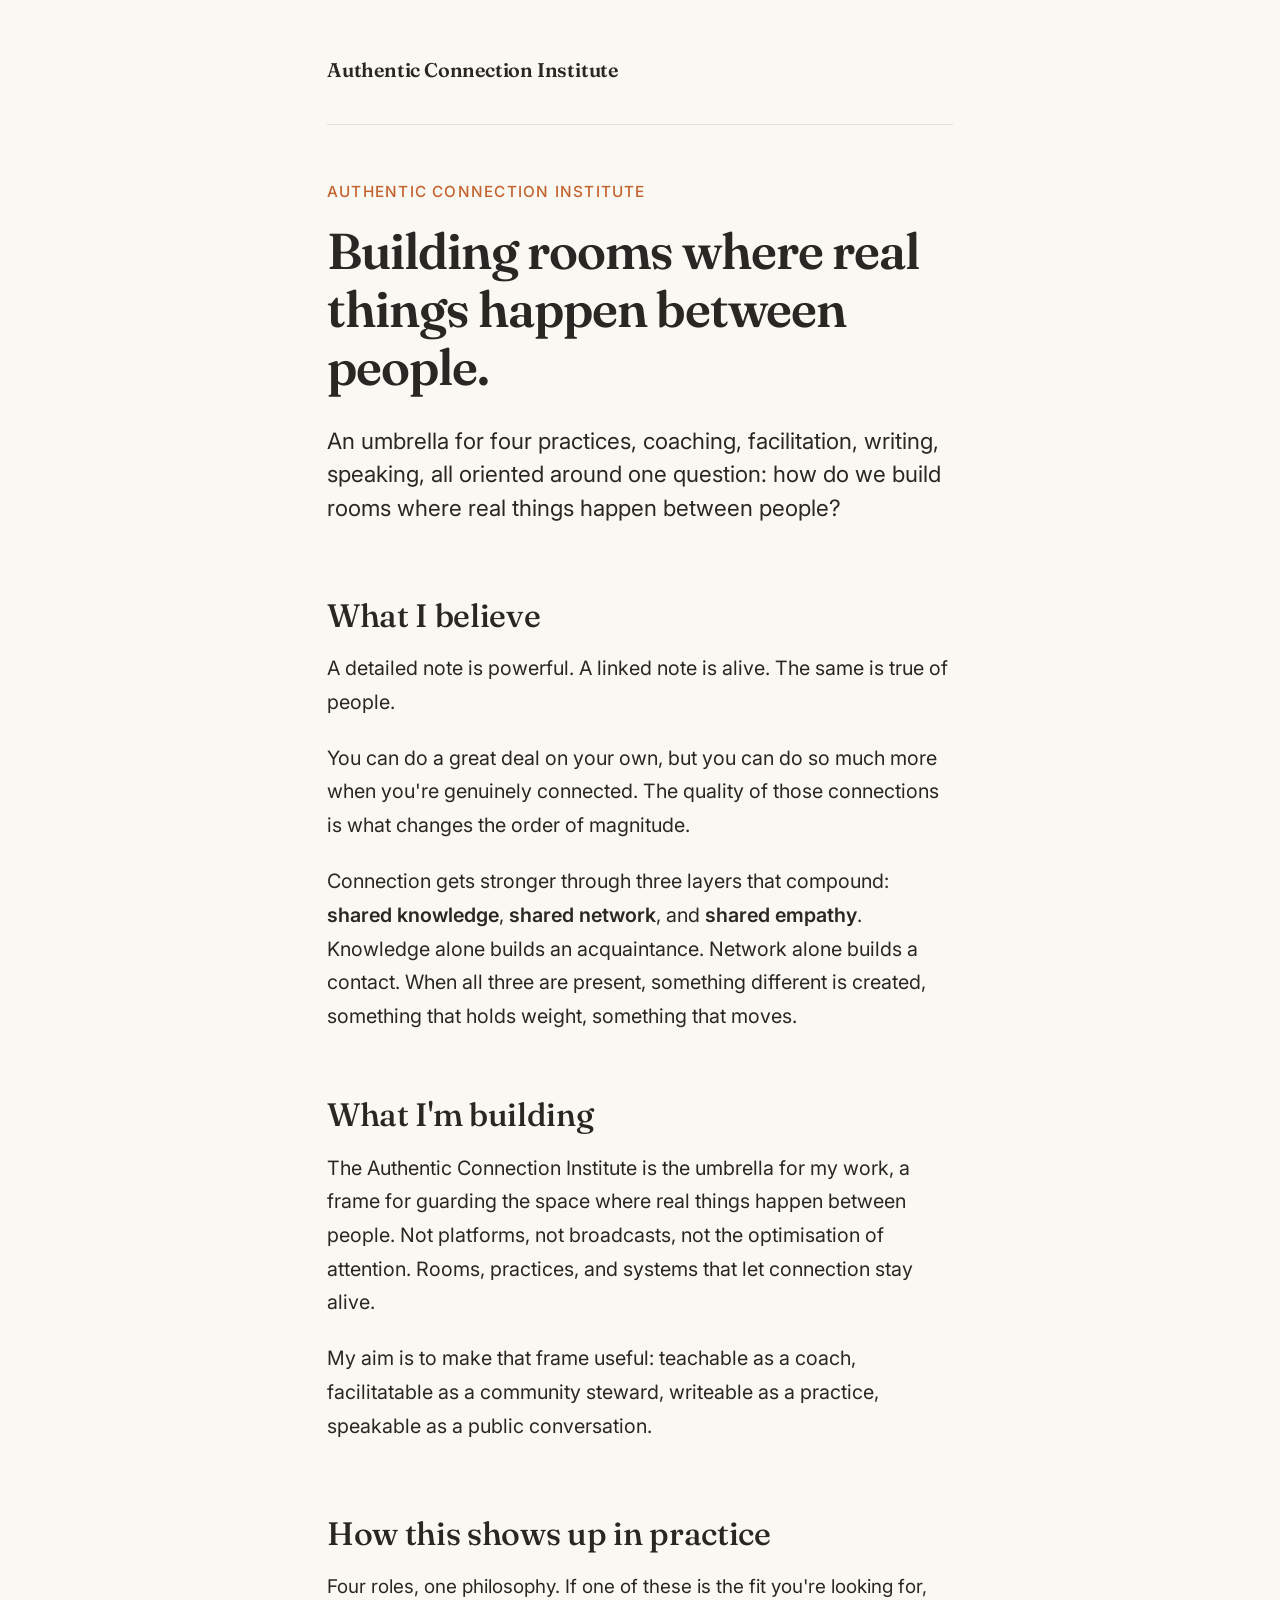
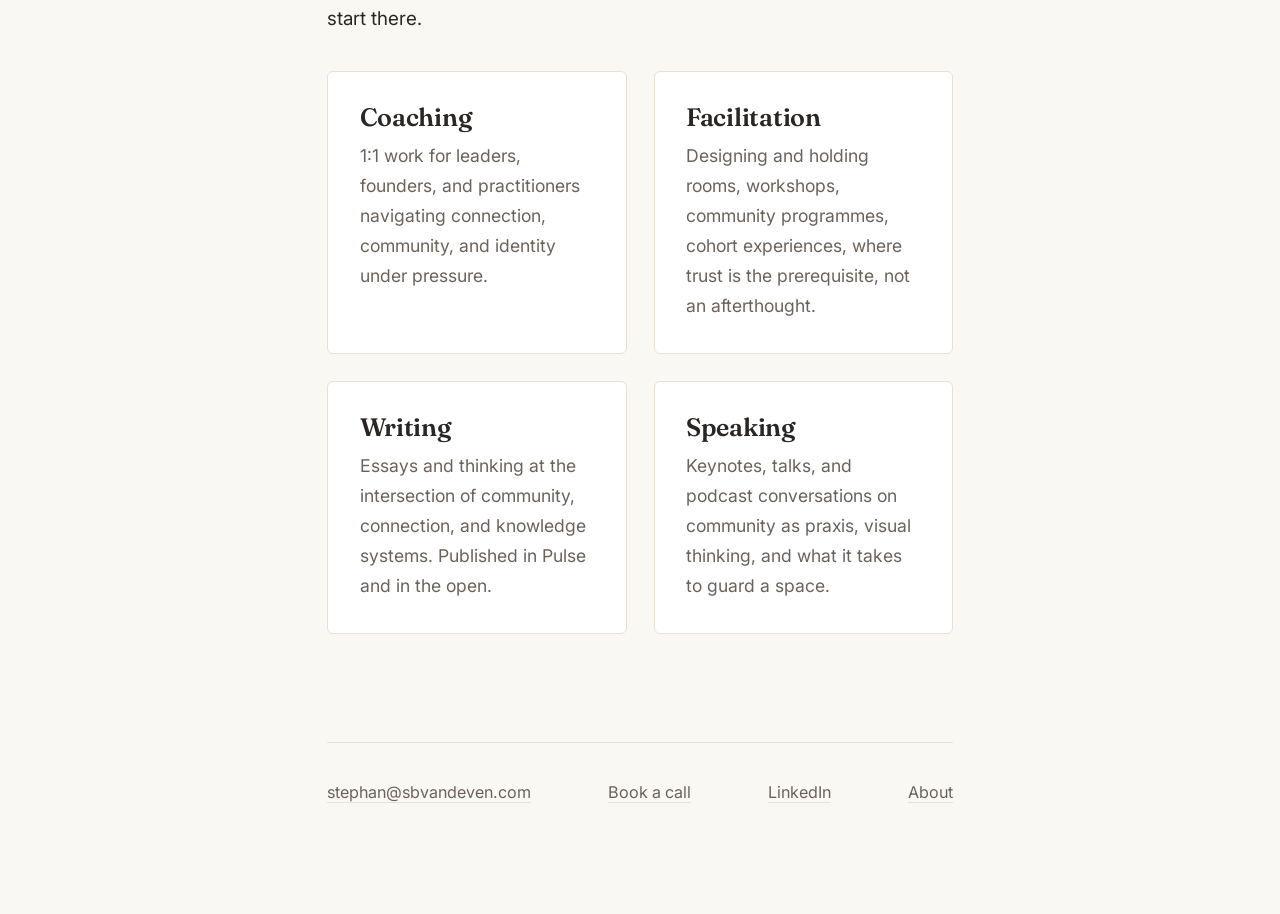
==== index.html @ 8c5d8ae1 "Add og:image to all pages — fixes LinkedIn Featured link preview Profile photo added at images/steph" ====
<!DOCTYPE html>
<html lang="en">
<head>
  <meta charset="UTF-8">
  <meta name="viewport" content="width=device-width, initial-scale=1.0">
  <title>Authentic Connection Institute — Stephan van de Ven</title>
  <meta name="description" content="The Authentic Connection Institute. Stephan van de Ven — community steward, coach, facilitator, writer, and speaker. Building rooms where real things happen between people.">
  <meta property="og:title" content="Authentic Connection Institute — Stephan van de Ven">
  <meta property="og:description" content="Building rooms where real things happen between people. Coaching · Facilitation · Writing · Speaking.">
  <meta property="og:url" content="https://sbvandeven.com">
  <meta property="og:type" content="website">
  <meta name="author" content="Stephan van de Ven">
  <meta property="og:image" content="https://sbvandeven.com/images/stephan-van-de-ven.jpg">
  <link rel="stylesheet" href="/css/style.css">
</head>
<body>
  <div class="container">

    <header class="site">
      <a class="home" href="/">Authentic Connection Institute</a>
    </header>

    <main>

      <section class="hero">
        <p class="eyebrow">Authentic Connection Institute</p>
        <h1>Building rooms where real things happen between people.</h1>
        <p class="lead">An umbrella for four practices, coaching, facilitation, writing, speaking, all oriented around one question: how do we build rooms where real things happen between people?</p>
        <!-- Excalidraw hero SVG goes here -->
        <!-- <img class="sketch" src="/assets/aci-hero.svg" alt="Hand-drawn sketch: the Authentic Connection Institute"> -->
      </section>

      <section class="belief">
        <h2>What I believe</h2>
        <p>A detailed note is powerful. A linked note is alive. The same is true of people.</p>
        <p>You can do a great deal on your own, but you can do so much more when you're genuinely connected. The quality of those connections is what changes the order of magnitude.</p>
        <p>Connection gets stronger through three layers that compound: <strong>shared knowledge</strong>, <strong>shared network</strong>, and <strong>shared empathy</strong>. Knowledge alone builds an acquaintance. Network alone builds a contact. When all three are present, something different is created, something that holds weight, something that moves.</p>
        <!-- Three-layer diagram goes here -->
        <!-- <img class="sketch" src="/assets/three-layer-connection.svg" alt="Three-layer connection model: shared knowledge, shared network, shared empathy"> -->
      </section>

      <section class="goal">
        <h2>What I'm building</h2>
        <p>The Authentic Connection Institute is the umbrella for my work, a frame for guarding the space where real things happen between people. Not platforms, not broadcasts, not the optimisation of attention. Rooms, practices, and systems that let connection stay alive.</p>
        <p>My aim is to make that frame useful: teachable as a coach, facilitatable as a community steward, writeable as a practice, speakable as a public conversation.</p>
      </section>

      <section class="roles">
        <h2>How this shows up in practice</h2>
        <p>Four roles, one philosophy. If one of these is the fit you're looking for, start there.</p>

        <div class="roles-grid">
          <a class="role-card" href="/coaching/">
            <h3>Coaching</h3>
            <p>1:1 work for leaders, founders, and practitioners navigating connection, community, and identity under pressure.</p>
          </a>
          <a class="role-card" href="/facilitation/">
            <h3>Facilitation</h3>
            <p>Designing and holding rooms, workshops, community programmes, cohort experiences, where trust is the prerequisite, not an afterthought.</p>
          </a>
          <a class="role-card" href="/writing/">
            <h3>Writing</h3>
            <p>Essays and thinking at the intersection of community, connection, and knowledge systems. Published in Pulse and in the open.</p>
          </a>
          <a class="role-card" href="/speaking/">
            <h3>Speaking</h3>
            <p>Keynotes, talks, and podcast conversations on community as praxis, visual thinking, and what it takes to guard a space.</p>
          </a>
        </div>
      </section>

    </main>

    <footer class="site">
      <div>
        <script>var u='stephan',d='sbvandeven.com';document.write('<a href="mailto:'+u+'@'+d+'">'+u+'@'+d+'</a>');</script>
        <noscript>stephan [at] sbvandeven [dot] com</noscript>
      </div>
      <div>
        <a href="https://cal.eu/sbvandeven/connecting-call" target="_blank" rel="noopener">Book a call</a>
      </div>
      <div>
        <a href="https://www.linkedin.com/in/sbvandeven" target="_blank" rel="noopener">LinkedIn</a>
      </div>
      <div>
        <a href="/about/">About</a>
      </div>
    </footer>

  </div>
</body>
</html>
---- css/style.css ----
/* sbvandeven.com — Authentic Connection Institute
   Typography: Fraunces (headings) + Inter (body)
   Palette: warm off-white background, dark warm gray text, one accent
   Reference: maggieappleton.com aesthetic
*/

@import url('https://fonts.googleapis.com/css2?family=Fraunces:ital,opsz,wght@0,9..144,400;0,9..144,500;0,9..144,600;0,9..144,700;1,9..144,400&family=Inter:wght@400;500;600&display=swap');

:root {
  --bg: #FAF8F3;
  --text: #2A2623;
  --muted: #6B635B;
  --accent: #C4622D;
  --accent-soft: #EBD9C9;
  --rule: #E8E1D4;
  --max-width: 680px;
  --max-width-wide: 860px;
}

* {
  box-sizing: border-box;
  margin: 0;
  padding: 0;
}

html {
  font-size: 18px;
  scroll-behavior: smooth;
}

body {
  font-family: 'Inter', -apple-system, BlinkMacSystemFont, sans-serif;
  background: var(--bg);
  color: var(--text);
  line-height: 1.7;
  font-weight: 400;
  -webkit-font-smoothing: antialiased;
  -moz-osx-font-smoothing: grayscale;
}

.container {
  max-width: var(--max-width);
  margin: 0 auto;
  padding: 3rem 1.5rem 6rem;
}

.container-wide {
  max-width: var(--max-width-wide);
}

/* Typography */

h1, h2, h3, h4 {
  font-family: 'Fraunces', Georgia, serif;
  font-weight: 500;
  line-height: 1.15;
  letter-spacing: -0.01em;
  color: var(--text);
}

h1 {
  font-size: 2.8rem;
  font-weight: 600;
  margin-bottom: 1rem;
  letter-spacing: -0.02em;
}

h2 {
  font-size: 1.8rem;
  margin-top: 3rem;
  margin-bottom: 1rem;
}

h3 {
  font-size: 1.3rem;
  margin-top: 2rem;
  margin-bottom: 0.75rem;
  font-weight: 600;
}

p {
  margin-bottom: 1.25rem;
  font-size: 1.05rem;
}

p.lead {
  font-size: 1.25rem;
  line-height: 1.5;
  color: var(--text);
  font-weight: 400;
  margin-bottom: 2rem;
}

em {
  font-style: italic;
}

strong {
  font-weight: 600;
}

/* Links */

a {
  color: var(--accent);
  text-decoration: none;
  border-bottom: 1px solid var(--accent-soft);
  transition: border-color 0.15s ease;
}

a:hover {
  border-bottom-color: var(--accent);
}

/* Site header + footer */

header.site {
  padding-bottom: 2rem;
  border-bottom: 1px solid var(--rule);
  margin-bottom: 3rem;
}

header.site a.home {
  font-family: 'Fraunces', serif;
  font-weight: 600;
  font-size: 1.1rem;
  color: var(--text);
  border: none;
  letter-spacing: -0.01em;
}

header.site a.home:hover {
  color: var(--accent);
}

footer.site {
  margin-top: 6rem;
  padding-top: 2rem;
  border-top: 1px solid var(--rule);
  font-size: 0.9rem;
  color: var(--muted);
  display: flex;
  flex-wrap: wrap;
  gap: 1.5rem;
  justify-content: space-between;
}

footer.site a {
  color: var(--muted);
  border-bottom-color: var(--rule);
}

footer.site a:hover {
  color: var(--accent);
  border-bottom-color: var(--accent);
}

/* Hero */

.hero {
  margin-bottom: 4rem;
}

.hero .eyebrow {
  font-family: 'Inter', sans-serif;
  font-size: 0.85rem;
  font-weight: 500;
  letter-spacing: 0.08em;
  text-transform: uppercase;
  color: var(--accent);
  margin-bottom: 1rem;
}

.hero h1 {
  margin-bottom: 1.5rem;
}

.hero .sketch {
  margin: 2.5rem 0;
  max-width: 100%;
  display: block;
}

/* Belief / goal sections */

section.belief,
section.goal {
  margin-bottom: 3.5rem;
}

section.belief p,
section.goal p {
  font-size: 1.1rem;
}

/* Role portfolio (landing) */

.roles {
  margin-top: 4rem;
}

.roles-grid {
  display: grid;
  grid-template-columns: repeat(auto-fit, minmax(280px, 1fr));
  gap: 1.5rem;
  margin-top: 2rem;
}

.role-card {
  display: block;
  padding: 1.75rem;
  background: #fff;
  border: 1px solid var(--rule);
  border-radius: 6px;
  text-decoration: none;
  color: var(--text);
  border-bottom: 1px solid var(--rule);
  transition: border-color 0.15s ease, transform 0.15s ease;
}

.role-card:hover {
  border-color: var(--accent);
  transform: translateY(-2px);
}

.role-card h3 {
  font-family: 'Fraunces', serif;
  font-size: 1.4rem;
  font-weight: 600;
  margin: 0 0 0.5rem 0;
  color: var(--text);
}

.role-card p {
  font-size: 0.98rem;
  color: var(--muted);
  margin: 0;
}

/* CTA button */

.cta {
  display: inline-block;
  margin-top: 2rem;
  padding: 0.85rem 1.75rem;
  background: var(--accent);
  color: #fff;
  border: none;
  border-radius: 4px;
  font-family: 'Inter', sans-serif;
  font-size: 1rem;
  font-weight: 500;
  letter-spacing: 0.01em;
  transition: background-color 0.15s ease;
}

.cta:hover {
  background: #A34E21;
  color: #fff;
}

/* Role page — cross-links nav at bottom */

.cross-links {
  margin-top: 4rem;
  padding-top: 2rem;
  border-top: 1px solid var(--rule);
  display: flex;
  flex-wrap: wrap;
  gap: 1.25rem;
  font-size: 0.95rem;
}

/* Responsive */

@media (max-width: 640px) {
  html { font-size: 17px; }
  .container { padding: 2rem 1.25rem 4rem; }
  h1 { font-size: 2.1rem; }
  h2 { font-size: 1.5rem; }
  p.lead { font-size: 1.1rem; }
  .roles-grid { grid-template-columns: 1fr; }
}
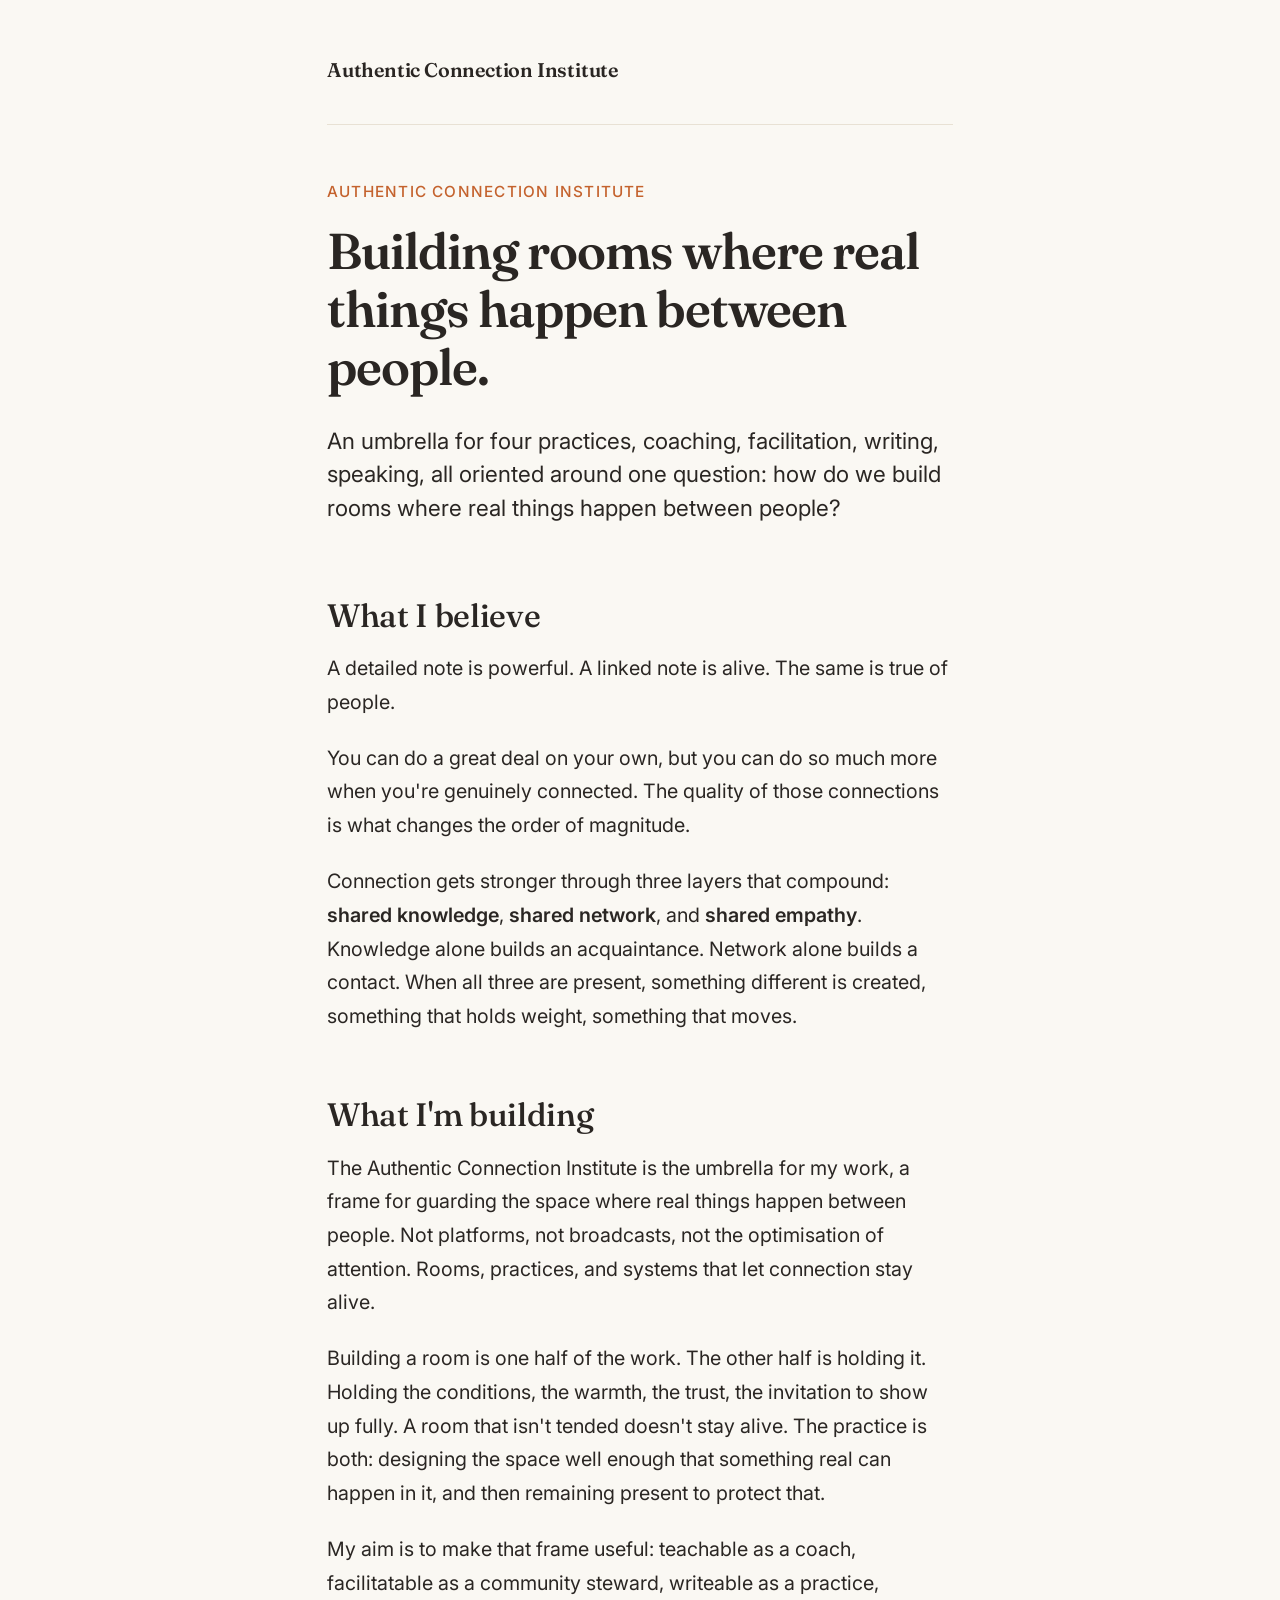
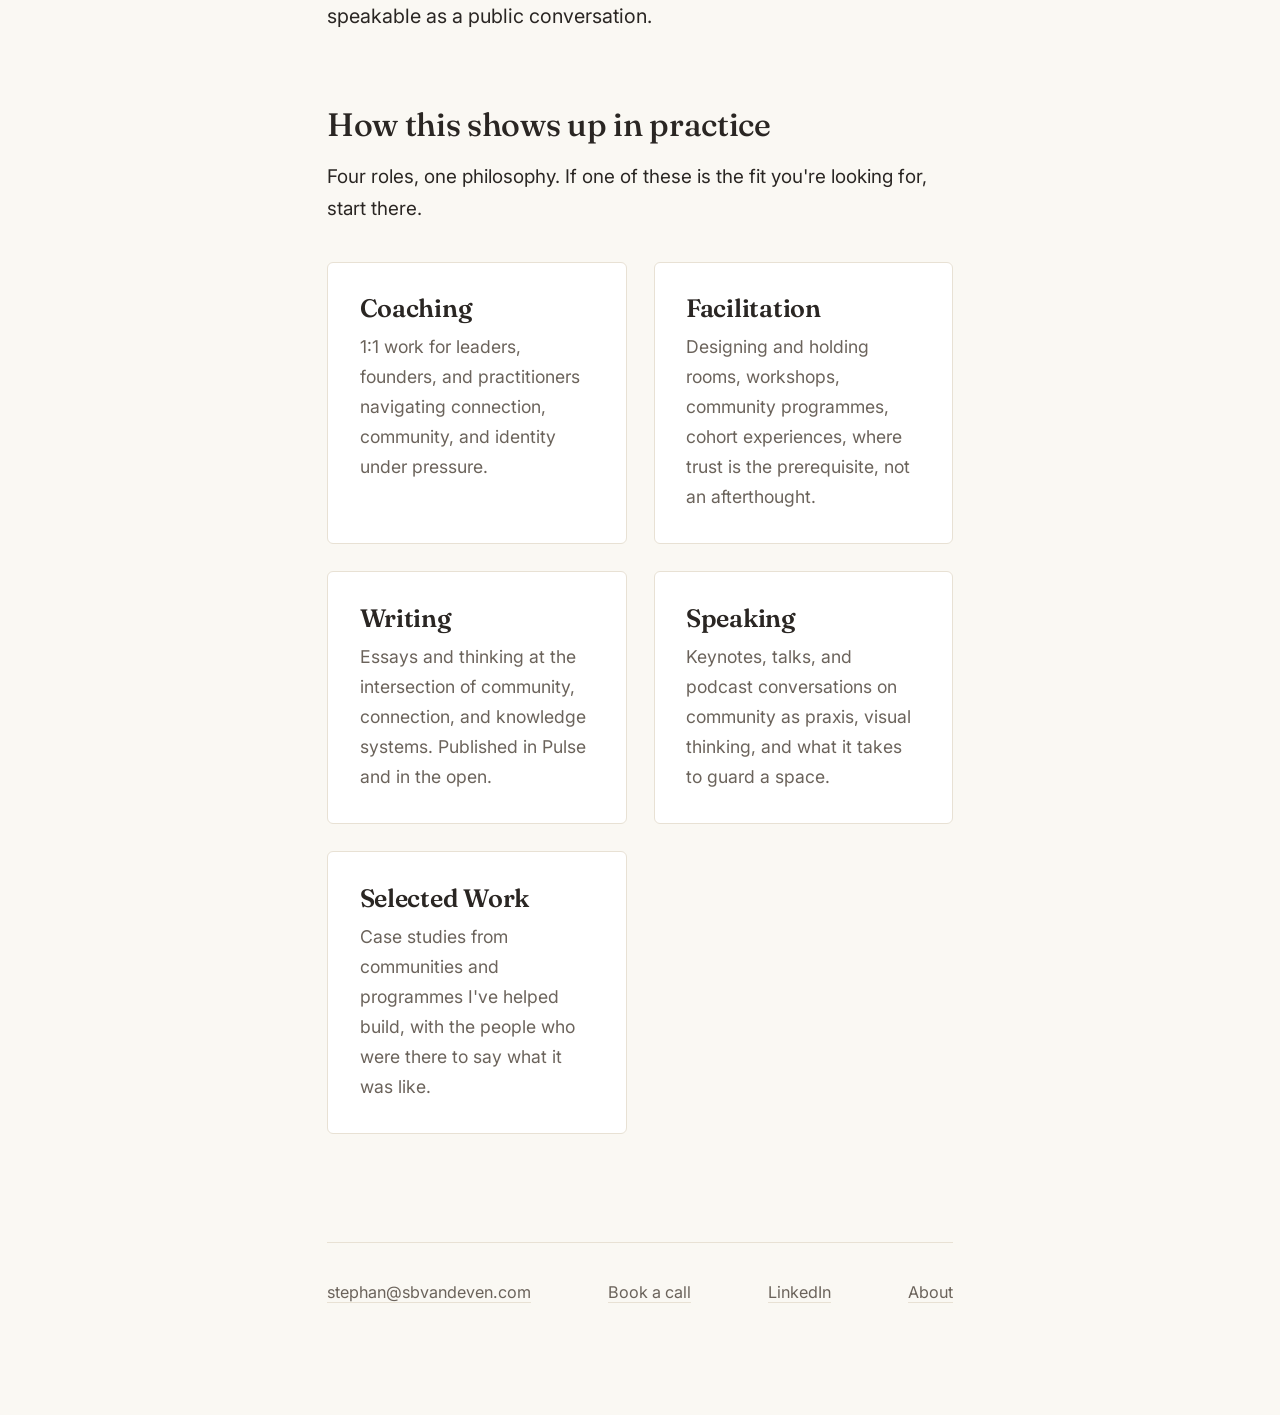
==== commit 7f781022: "Add Case Studies page with Zsolt anchor entry Adds /case-studies/ with Sketch Your Mind community bu" ====
--- a/index.html
+++ b/index.html
@@ -42,6 +42,7 @@
       <section class="goal">
         <h2>What I'm building</h2>
         <p>The Authentic Connection Institute is the umbrella for my work, a frame for guarding the space where real things happen between people. Not platforms, not broadcasts, not the optimisation of attention. Rooms, practices, and systems that let connection stay alive.</p>
+        <p>Building a room is one half of the work. The other half is holding it. Holding the conditions, the warmth, the trust, the invitation to show up fully. A room that isn't tended doesn't stay alive. The practice is both: designing the space well enough that something real can happen in it, and then remaining present to protect that.</p>
         <p>My aim is to make that frame useful: teachable as a coach, facilitatable as a community steward, writeable as a practice, speakable as a public conversation.</p>
       </section>
 
@@ -65,6 +66,10 @@
           <a class="role-card" href="/speaking/">
             <h3>Speaking</h3>
             <p>Keynotes, talks, and podcast conversations on community as praxis, visual thinking, and what it takes to guard a space.</p>
+          </a>
+          <a class="role-card" href="/case-studies/">
+            <h3>Selected Work</h3>
+            <p>Case studies from communities and programmes I've helped build, with the people who were there to say what it was like.</p>
           </a>
         </div>
       </section>
--- a/css/style.css
+++ b/css/style.css
@@ -271,6 +271,65 @@
   font-size: 0.95rem;
 }
 
+/* Video embed — responsive 16:9 */
+
+.video-embed {
+  position: relative;
+  padding-bottom: 56.25%;
+  margin: 2rem 0;
+  border-radius: 6px;
+  overflow: hidden;
+  background: #000;
+}
+
+.video-embed iframe {
+  position: absolute;
+  top: 0;
+  left: 0;
+  width: 100%;
+  height: 100%;
+  border: none;
+}
+
+.video-caption {
+  font-size: 0.88rem;
+  color: var(--muted);
+  margin-top: -1rem;
+  margin-bottom: 2rem;
+}
+
+/* Case study meta tag */
+
+.case-study-tag {
+  font-size: 0.88rem;
+  color: var(--muted);
+  margin-bottom: 1.5rem;
+  letter-spacing: 0.03em;
+}
+
+/* Testimonial block */
+
+.testimonial {
+  border-left: 3px solid var(--accent);
+  padding: 1rem 1.5rem;
+  margin: 2.5rem 0;
+  background: #fff;
+  border-radius: 0 6px 6px 0;
+}
+
+.testimonial p {
+  font-style: italic;
+  font-size: 1.05rem;
+  color: var(--text);
+  margin-bottom: 0.5rem;
+}
+
+.testimonial cite {
+  font-size: 0.9rem;
+  color: var(--muted);
+  font-style: normal;
+}
+
 /* Responsive */
 
 @media (max-width: 640px) {
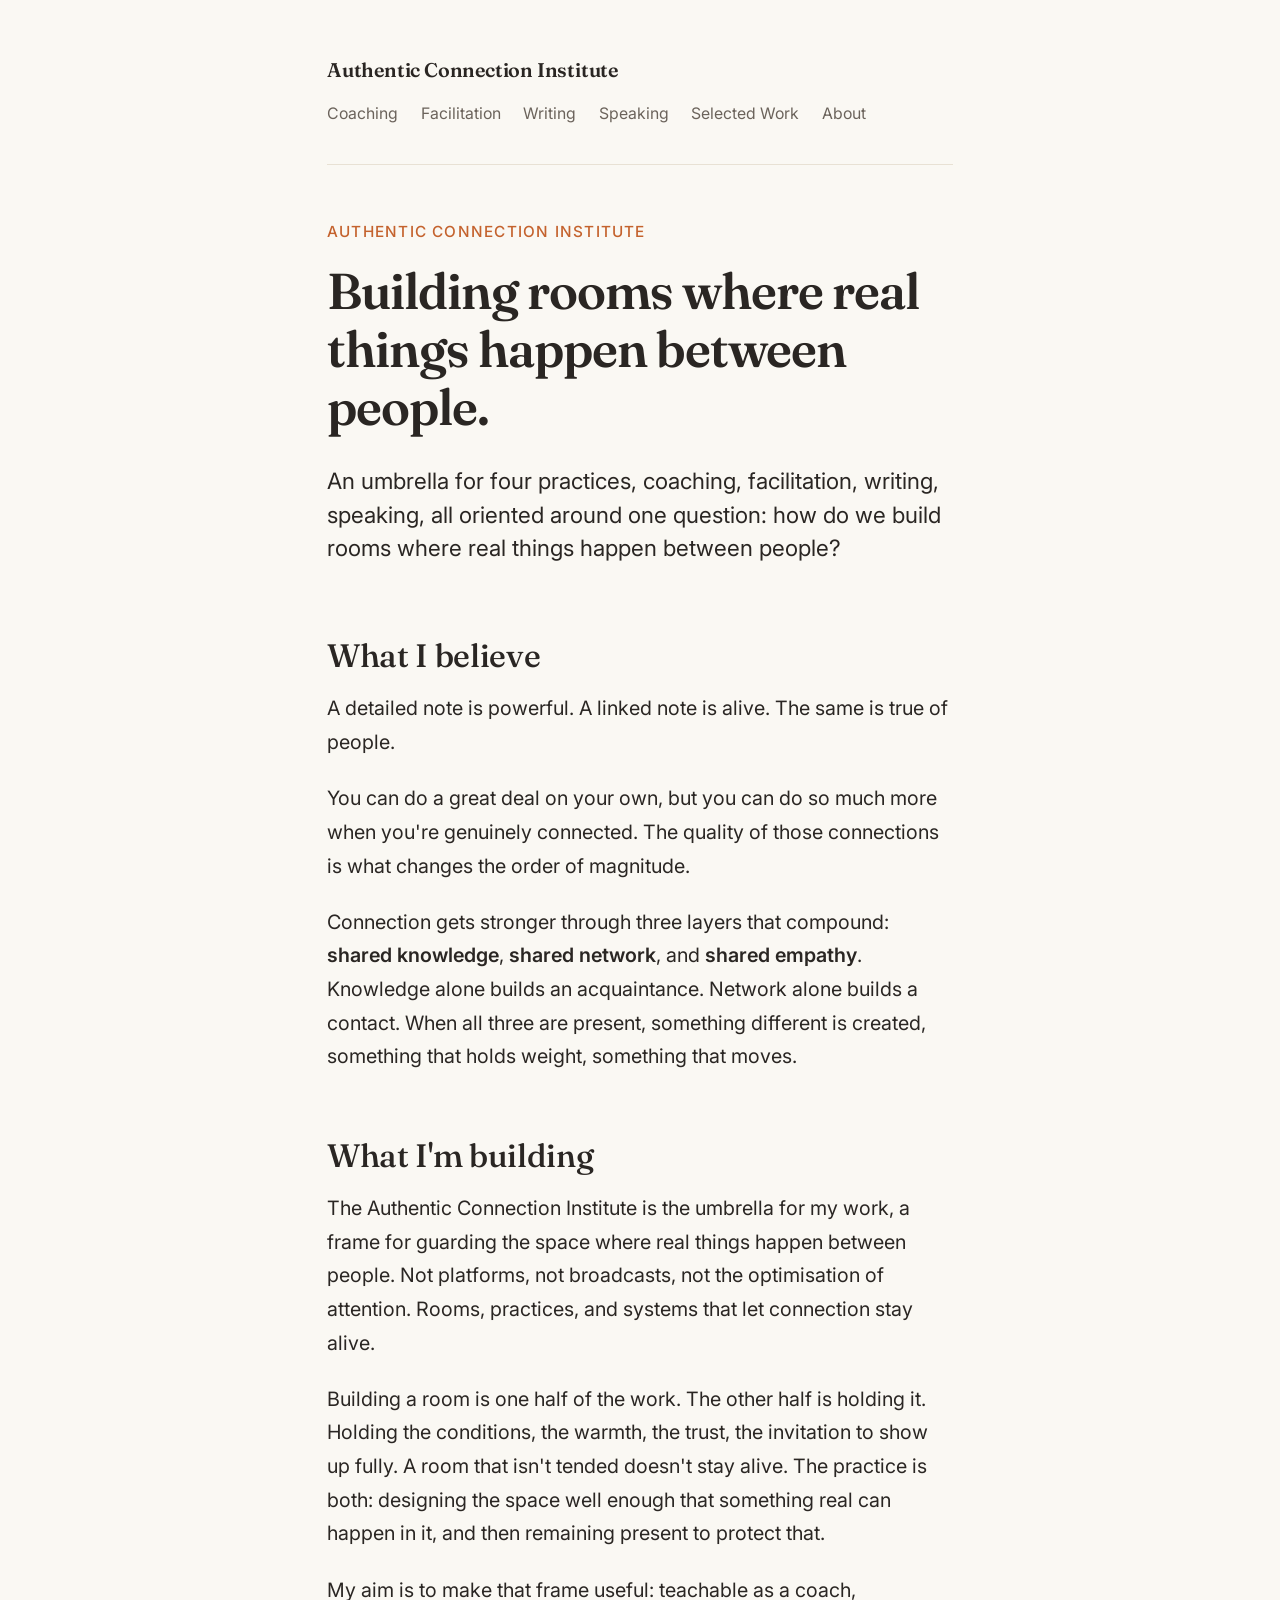
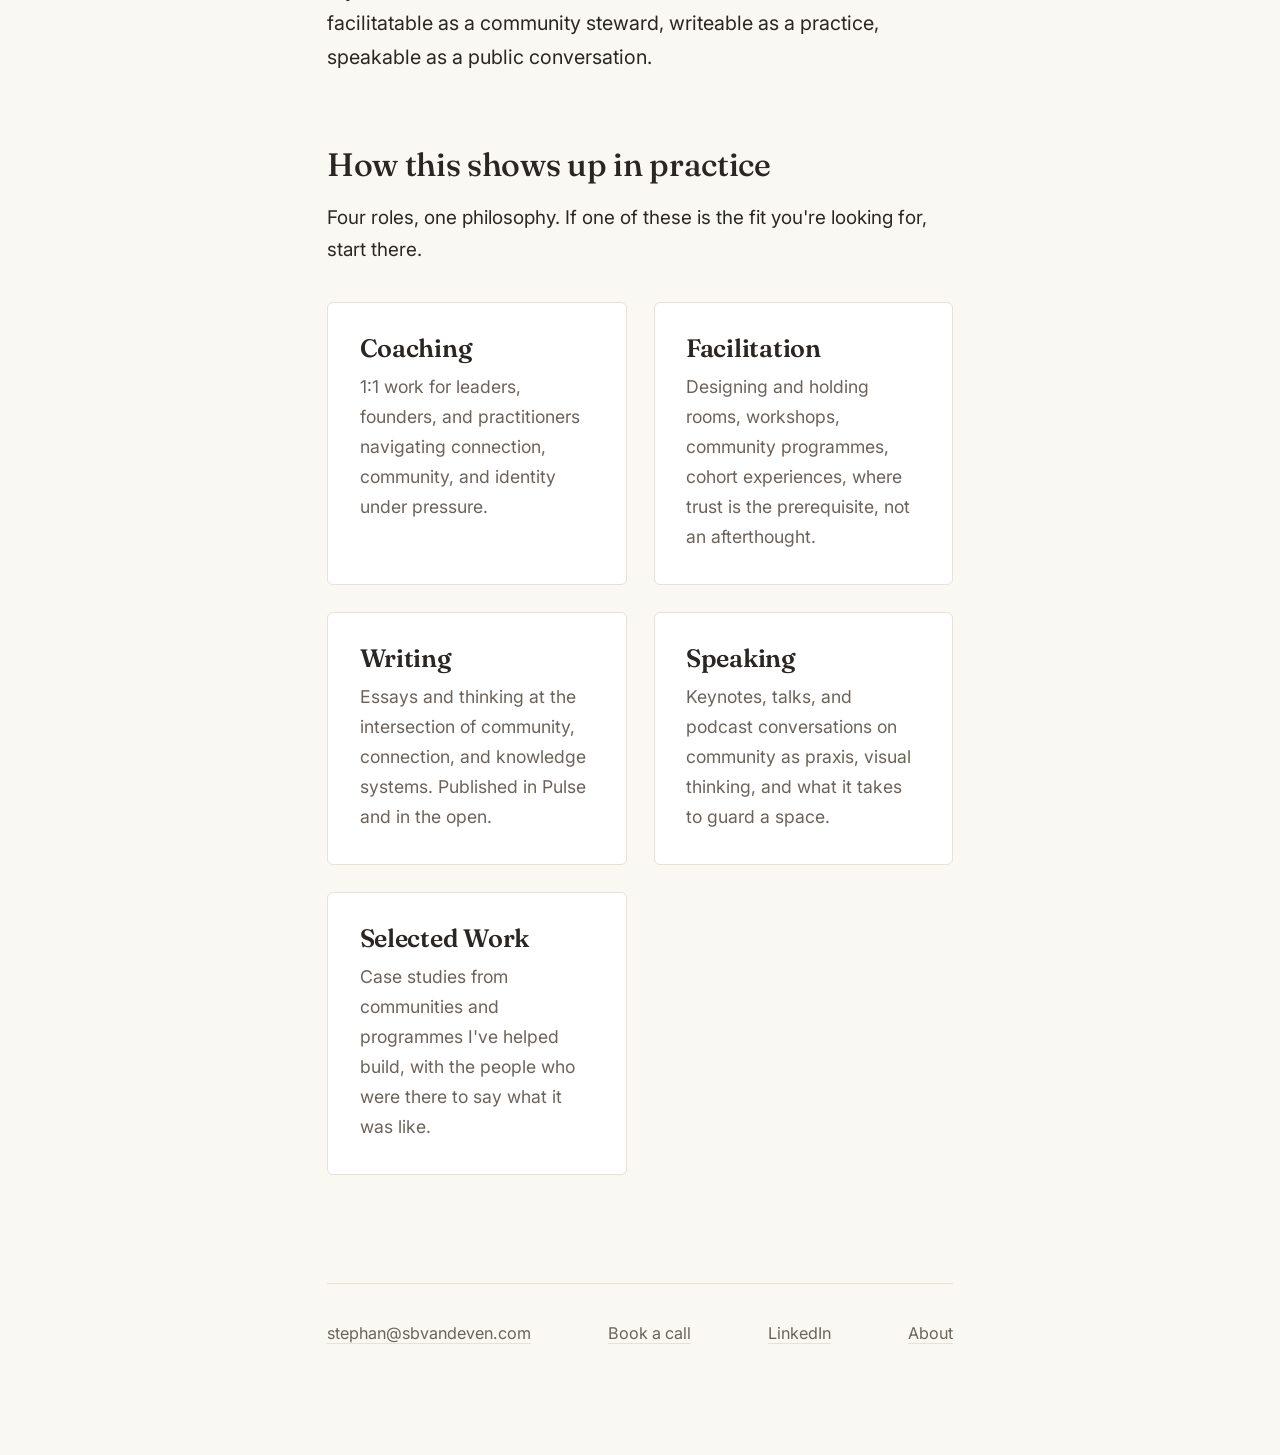
==== commit 73206c66: "Add persistent header nav across all pages Replaces the per-page cross-links footer nav with a singl" ====
--- a/index.html
+++ b/index.html
@@ -18,6 +18,14 @@
 
     <header class="site">
       <a class="home" href="/">Authentic Connection Institute</a>
+      <nav class="site-nav">
+        <a href="/coaching/">Coaching</a>
+        <a href="/facilitation/">Facilitation</a>
+        <a href="/writing/">Writing</a>
+        <a href="/speaking/">Speaking</a>
+        <a href="/case-studies/">Selected Work</a>
+        <a href="/about/">About</a>
+      </nav>
     </header>
 
     <main>
--- a/css/style.css
+++ b/css/style.css
@@ -118,6 +118,11 @@
   padding-bottom: 2rem;
   border-bottom: 1px solid var(--rule);
   margin-bottom: 3rem;
+  display: flex;
+  justify-content: space-between;
+  align-items: baseline;
+  flex-wrap: wrap;
+  gap: 0.75rem 1.5rem;
 }
 
 header.site a.home {
@@ -131,6 +136,28 @@
 
 header.site a.home:hover {
   color: var(--accent);
+}
+
+.site-nav {
+  display: flex;
+  flex-wrap: wrap;
+  gap: 0.25rem 1.25rem;
+  align-items: baseline;
+}
+
+.site-nav a {
+  font-size: 0.88rem;
+  color: var(--muted);
+  border: none;
+}
+
+.site-nav a:hover {
+  color: var(--accent);
+}
+
+.site-nav a[aria-current="page"] {
+  color: var(--text);
+  font-weight: 500;
 }
 
 footer.site {
@@ -259,18 +286,6 @@
   color: #fff;
 }
 
-/* Role page — cross-links nav at bottom */
-
-.cross-links {
-  margin-top: 4rem;
-  padding-top: 2rem;
-  border-top: 1px solid var(--rule);
-  display: flex;
-  flex-wrap: wrap;
-  gap: 1.25rem;
-  font-size: 0.95rem;
-}
-
 /* Video embed — responsive 16:9 */
 
 .video-embed {
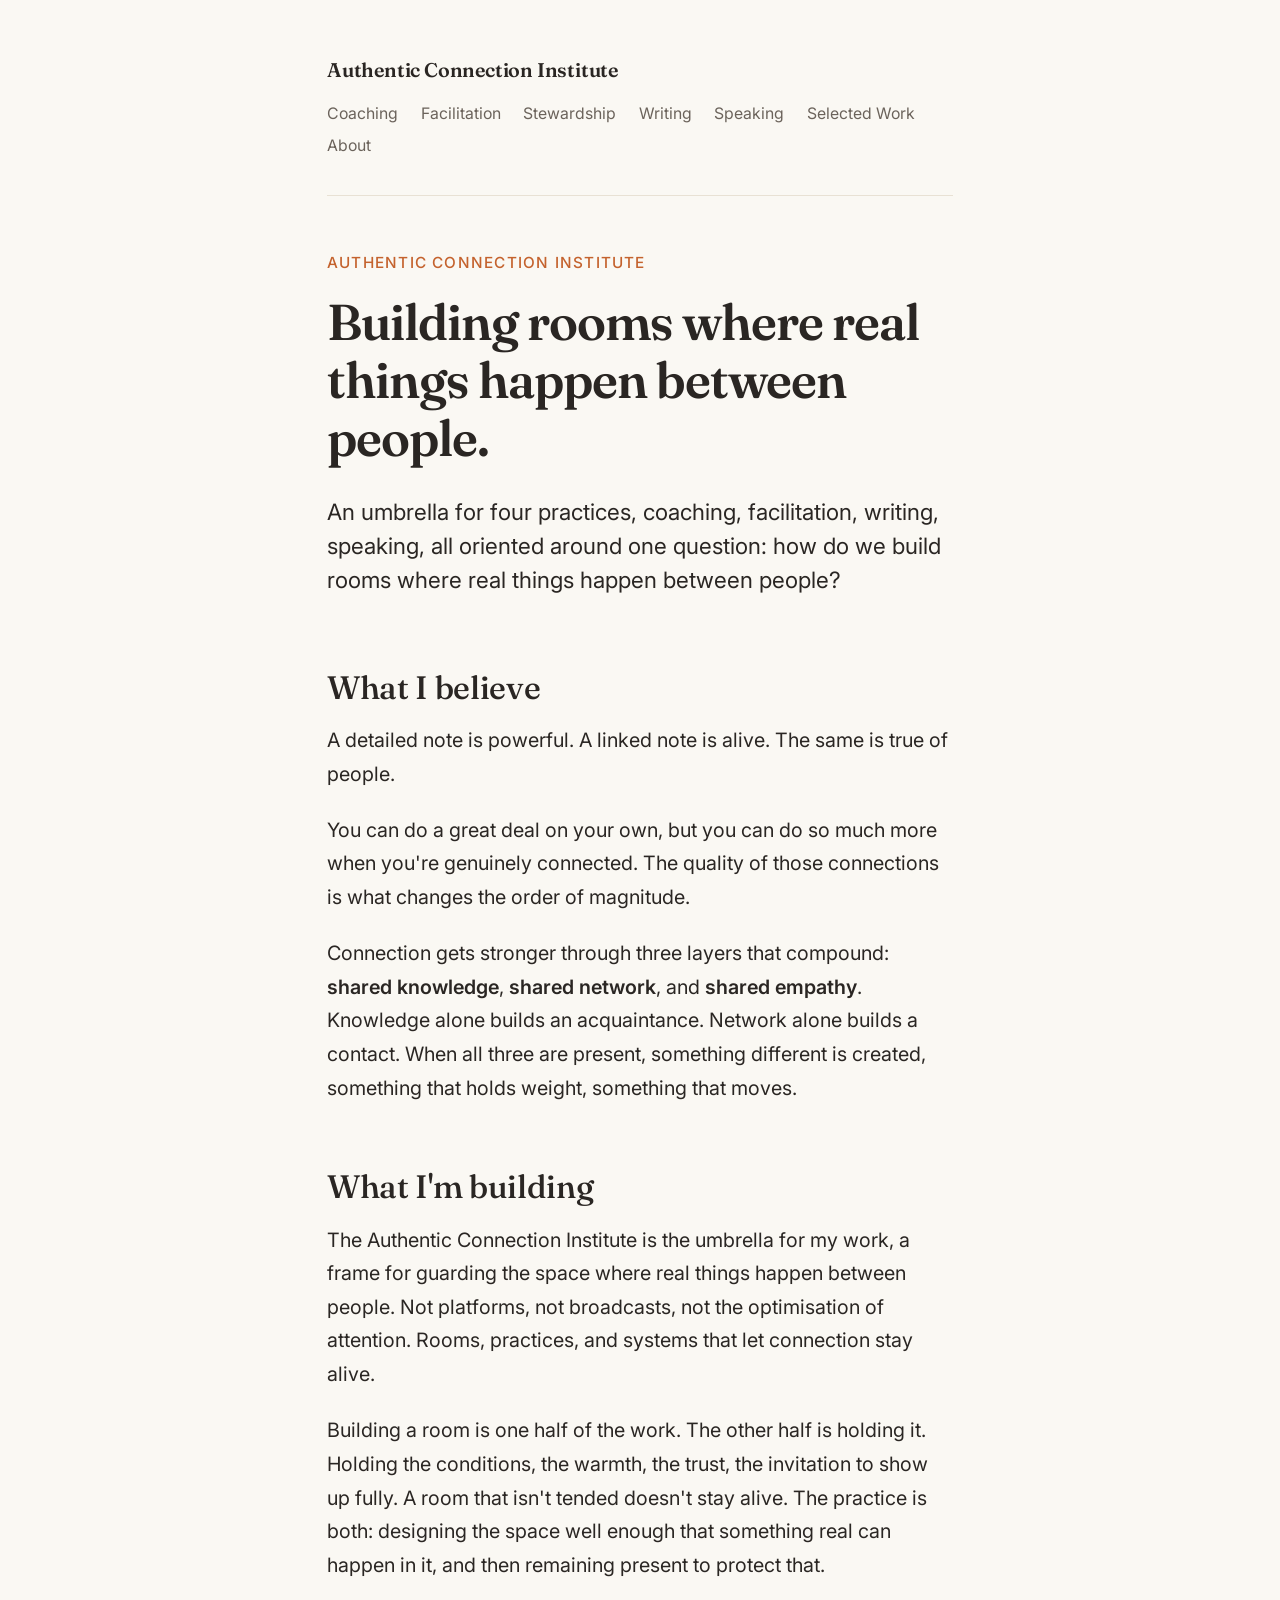
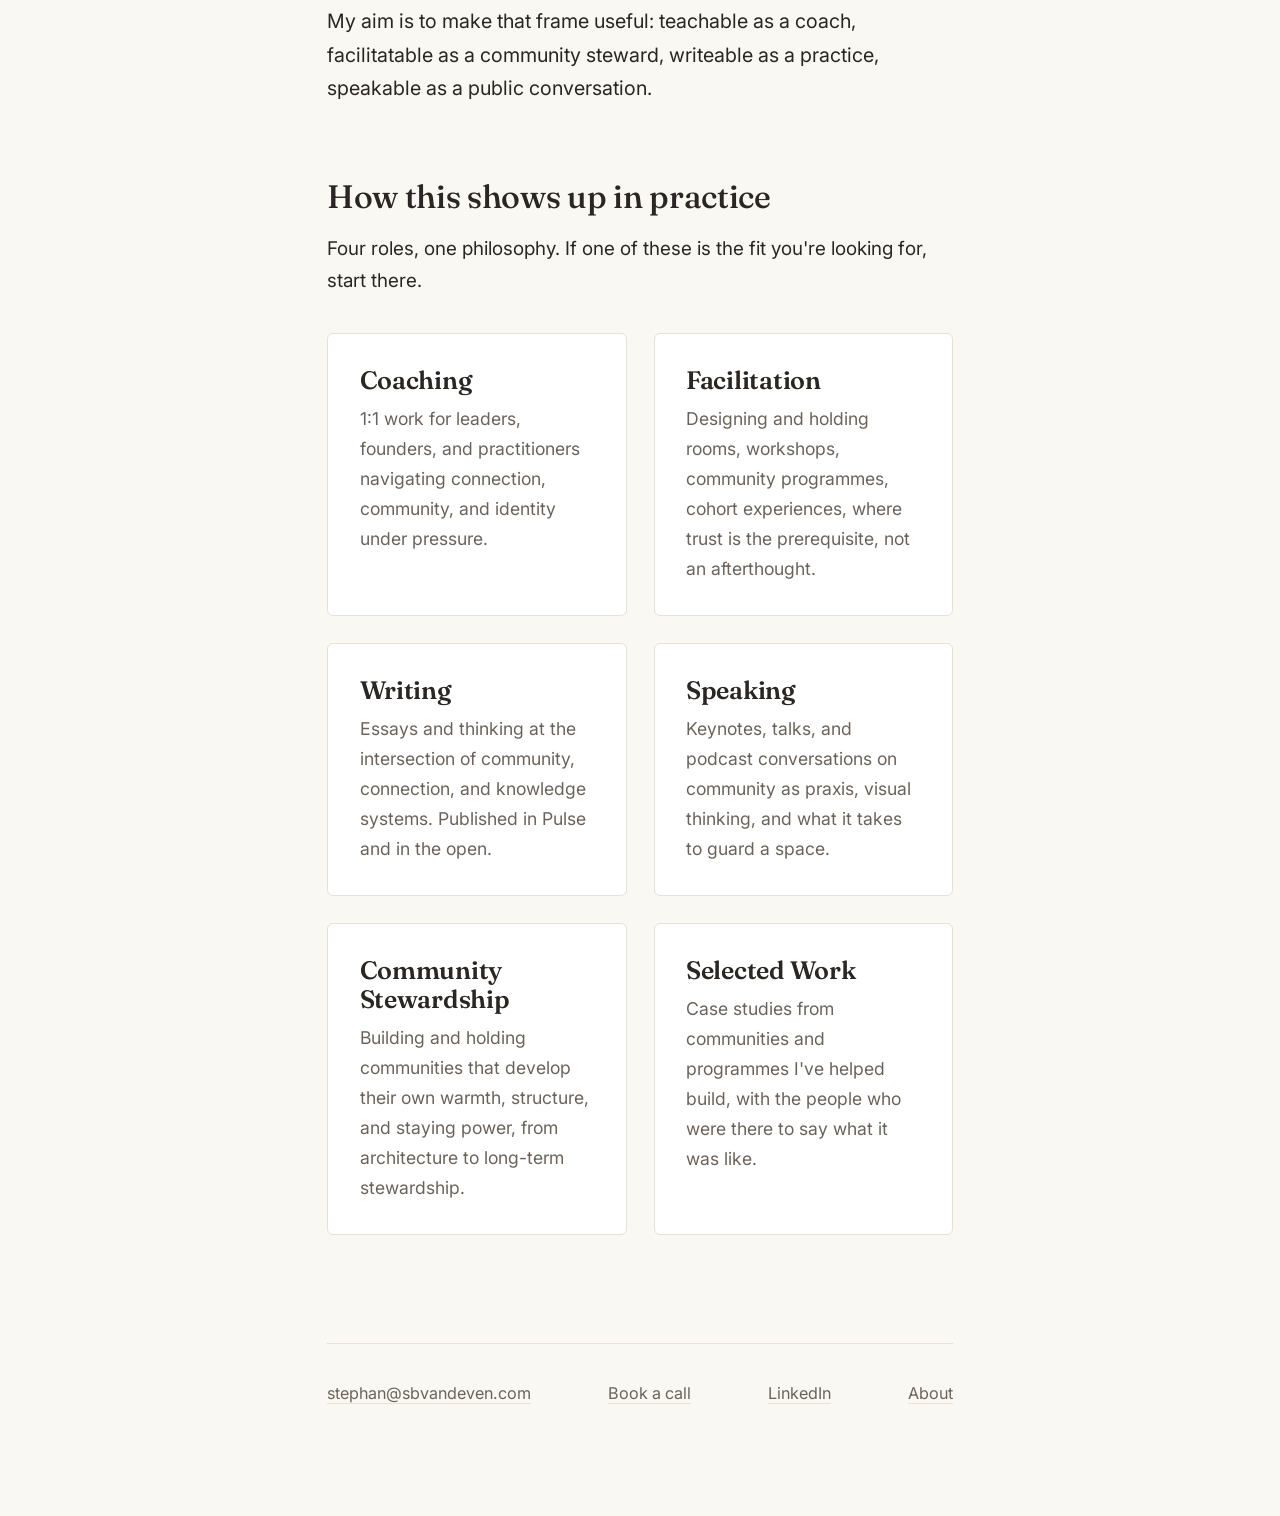
==== commit 23e9558d: "Add Community Stewardship page as sixth role Full page covering the Architect/Steward distinction, a" ====
--- a/index.html
+++ b/index.html
@@ -21,6 +21,7 @@
       <nav class="site-nav">
         <a href="/coaching/">Coaching</a>
         <a href="/facilitation/">Facilitation</a>
+        <a href="/community-stewardship/">Stewardship</a>
         <a href="/writing/">Writing</a>
         <a href="/speaking/">Speaking</a>
         <a href="/case-studies/">Selected Work</a>
@@ -75,6 +76,10 @@
             <h3>Speaking</h3>
             <p>Keynotes, talks, and podcast conversations on community as praxis, visual thinking, and what it takes to guard a space.</p>
           </a>
+          <a class="role-card" href="/community-stewardship/">
+            <h3>Community Stewardship</h3>
+            <p>Building and holding communities that develop their own warmth, structure, and staying power, from architecture to long-term stewardship.</p>
+          </a>
           <a class="role-card" href="/case-studies/">
             <h3>Selected Work</h3>
             <p>Case studies from communities and programmes I've helped build, with the people who were there to say what it was like.</p>
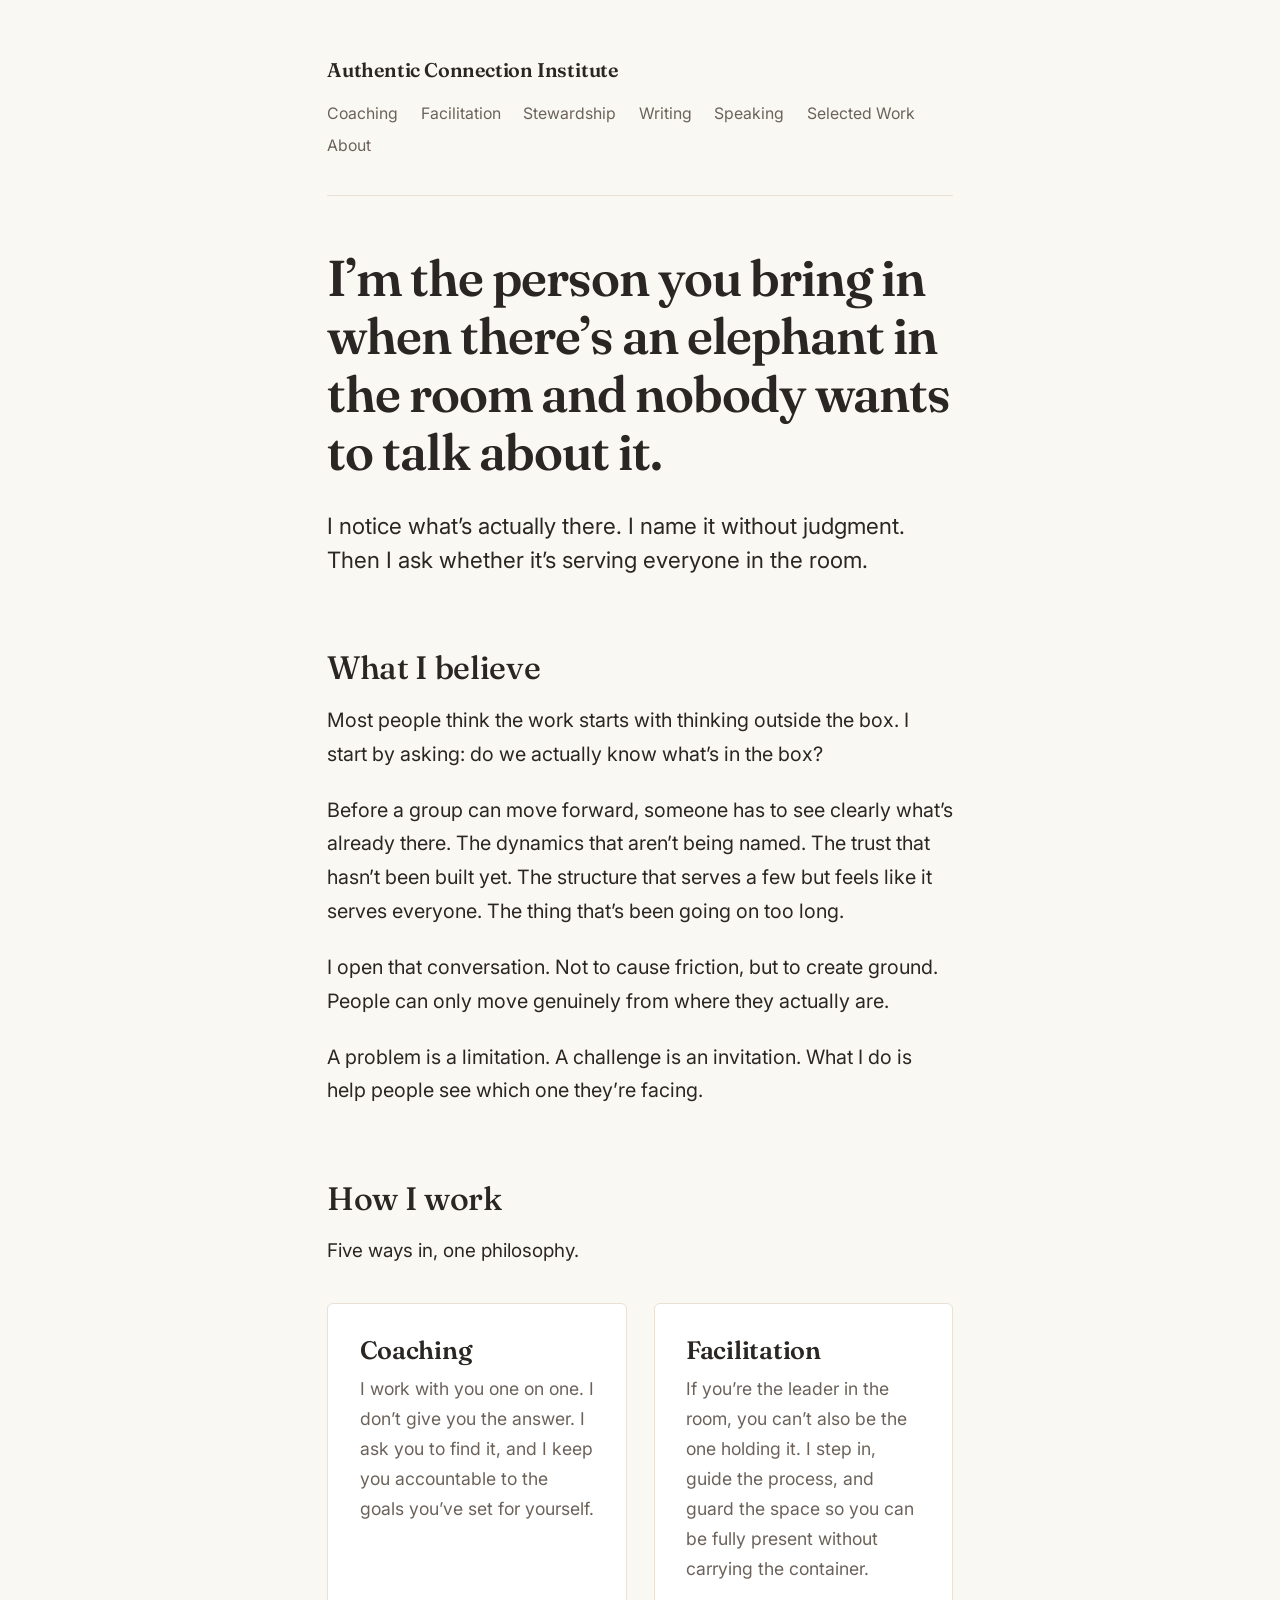
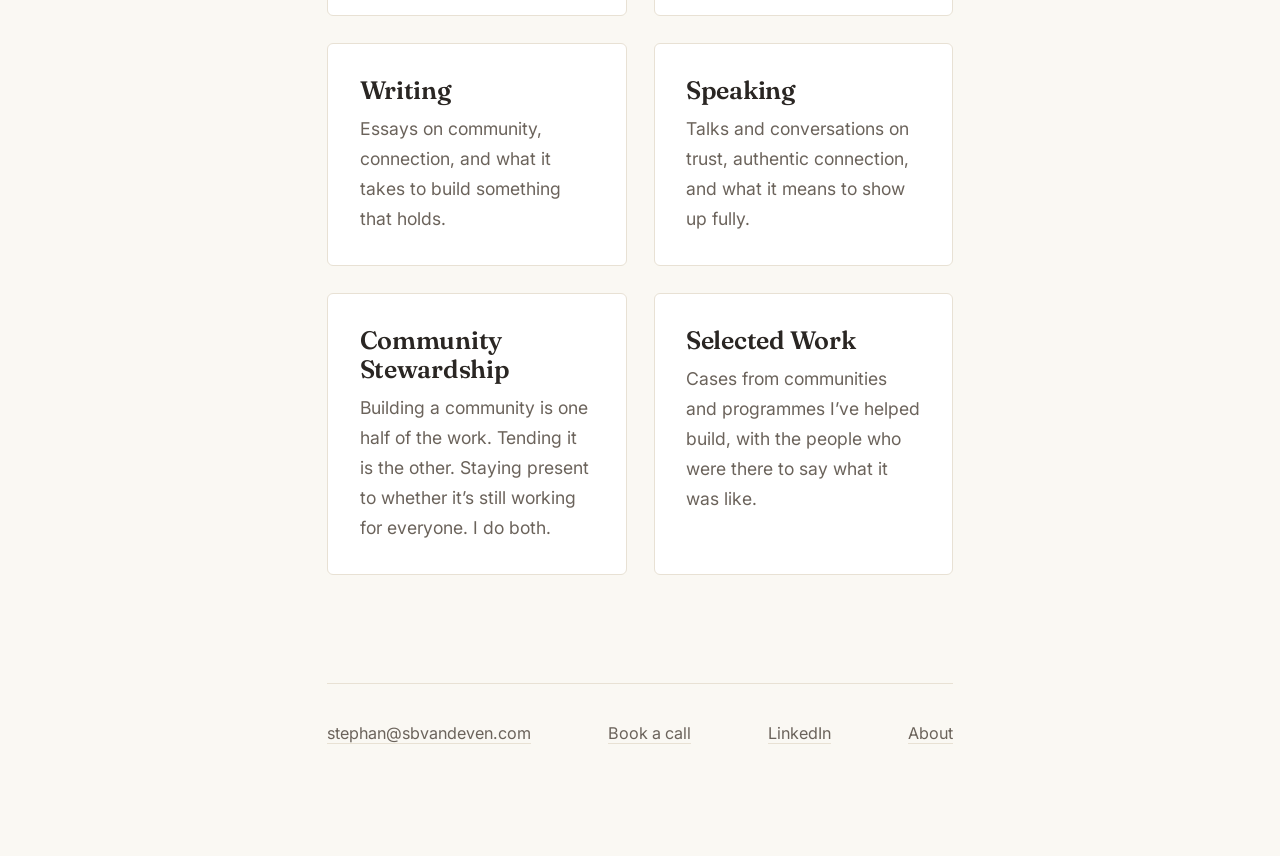
==== commit a18d5d72: "Rewrite homepage copy in Stephan's voice Opens with the elephant-in-the-room line sourced directly f" ====
--- a/index.html
+++ b/index.html
@@ -3,10 +3,10 @@
 <head>
   <meta charset="UTF-8">
   <meta name="viewport" content="width=device-width, initial-scale=1.0">
-  <title>Authentic Connection Institute — Stephan van de Ven</title>
-  <meta name="description" content="The Authentic Connection Institute. Stephan van de Ven — community steward, coach, facilitator, writer, and speaker. Building rooms where real things happen between people.">
-  <meta property="og:title" content="Authentic Connection Institute — Stephan van de Ven">
-  <meta property="og:description" content="Building rooms where real things happen between people. Coaching · Facilitation · Writing · Speaking.">
+  <title>Stephan van de Ven — Coach, Facilitator, Community Steward</title>
+  <meta name="description" content="I'm the person you bring in when there's an elephant in the room and nobody wants to talk about it. Coaching, facilitation, community stewardship, writing, and speaking.">
+  <meta property="og:title" content="Stephan van de Ven">
+  <meta property="og:description" content="I notice what's actually there. I name it without judgment. Then I ask whether it's serving everyone in the room.">
   <meta property="og:url" content="https://sbvandeven.com">
   <meta property="og:type" content="website">
   <meta name="author" content="Stephan van de Ven">
@@ -32,57 +32,50 @@
     <main>
 
       <section class="hero">
-        <p class="eyebrow">Authentic Connection Institute</p>
-        <h1>Building rooms where real things happen between people.</h1>
-        <p class="lead">An umbrella for four practices, coaching, facilitation, writing, speaking, all oriented around one question: how do we build rooms where real things happen between people?</p>
+        <h1>I&rsquo;m the person you bring in when there&rsquo;s an elephant in the room and nobody wants to talk about it.</h1>
+        <p class="lead">I notice what&rsquo;s actually there. I name it without judgment. Then I ask whether it&rsquo;s serving everyone in the room.</p>
         <!-- Excalidraw hero SVG goes here -->
         <!-- <img class="sketch" src="/assets/aci-hero.svg" alt="Hand-drawn sketch: the Authentic Connection Institute"> -->
       </section>
 
       <section class="belief">
         <h2>What I believe</h2>
-        <p>A detailed note is powerful. A linked note is alive. The same is true of people.</p>
-        <p>You can do a great deal on your own, but you can do so much more when you're genuinely connected. The quality of those connections is what changes the order of magnitude.</p>
-        <p>Connection gets stronger through three layers that compound: <strong>shared knowledge</strong>, <strong>shared network</strong>, and <strong>shared empathy</strong>. Knowledge alone builds an acquaintance. Network alone builds a contact. When all three are present, something different is created, something that holds weight, something that moves.</p>
+        <p>Most people think the work starts with thinking outside the box. I start by asking: do we actually know what&rsquo;s in the box?</p>
+        <p>Before a group can move forward, someone has to see clearly what&rsquo;s already there. The dynamics that aren&rsquo;t being named. The trust that hasn&rsquo;t been built yet. The structure that serves a few but feels like it serves everyone. The thing that&rsquo;s been going on too long.</p>
+        <p>I open that conversation. Not to cause friction, but to create ground. People can only move genuinely from where they actually are.</p>
+        <p>A problem is a limitation. A challenge is an invitation. What I do is help people see which one they&rsquo;re facing.</p>
         <!-- Three-layer diagram goes here -->
         <!-- <img class="sketch" src="/assets/three-layer-connection.svg" alt="Three-layer connection model: shared knowledge, shared network, shared empathy"> -->
       </section>
 
-      <section class="goal">
-        <h2>What I'm building</h2>
-        <p>The Authentic Connection Institute is the umbrella for my work, a frame for guarding the space where real things happen between people. Not platforms, not broadcasts, not the optimisation of attention. Rooms, practices, and systems that let connection stay alive.</p>
-        <p>Building a room is one half of the work. The other half is holding it. Holding the conditions, the warmth, the trust, the invitation to show up fully. A room that isn't tended doesn't stay alive. The practice is both: designing the space well enough that something real can happen in it, and then remaining present to protect that.</p>
-        <p>My aim is to make that frame useful: teachable as a coach, facilitatable as a community steward, writeable as a practice, speakable as a public conversation.</p>
-      </section>
-
       <section class="roles">
-        <h2>How this shows up in practice</h2>
-        <p>Four roles, one philosophy. If one of these is the fit you're looking for, start there.</p>
+        <h2>How I work</h2>
+        <p>Five ways in, one philosophy.</p>
 
         <div class="roles-grid">
           <a class="role-card" href="/coaching/">
             <h3>Coaching</h3>
-            <p>1:1 work for leaders, founders, and practitioners navigating connection, community, and identity under pressure.</p>
+            <p>I work with you one on one. I don&rsquo;t give you the answer. I ask you to find it, and I keep you accountable to the goals you&rsquo;ve set for yourself.</p>
           </a>
           <a class="role-card" href="/facilitation/">
             <h3>Facilitation</h3>
-            <p>Designing and holding rooms, workshops, community programmes, cohort experiences, where trust is the prerequisite, not an afterthought.</p>
+            <p>If you&rsquo;re the leader in the room, you can&rsquo;t also be the one holding it. I step in, guide the process, and guard the space so you can be fully present without carrying the container.</p>
           </a>
           <a class="role-card" href="/writing/">
             <h3>Writing</h3>
-            <p>Essays and thinking at the intersection of community, connection, and knowledge systems. Published in Pulse and in the open.</p>
+            <p>Essays on community, connection, and what it takes to build something that holds.</p>
           </a>
           <a class="role-card" href="/speaking/">
             <h3>Speaking</h3>
-            <p>Keynotes, talks, and podcast conversations on community as praxis, visual thinking, and what it takes to guard a space.</p>
+            <p>Talks and conversations on trust, authentic connection, and what it means to show up fully.</p>
           </a>
           <a class="role-card" href="/community-stewardship/">
             <h3>Community Stewardship</h3>
-            <p>Building and holding communities that develop their own warmth, structure, and staying power, from architecture to long-term stewardship.</p>
+            <p>Building a community is one half of the work. Tending it is the other. Staying present to whether it&rsquo;s still working for everyone. I do both.</p>
           </a>
           <a class="role-card" href="/case-studies/">
             <h3>Selected Work</h3>
-            <p>Case studies from communities and programmes I've helped build, with the people who were there to say what it was like.</p>
+            <p>Cases from communities and programmes I&rsquo;ve helped build, with the people who were there to say what it was like.</p>
           </a>
         </div>
       </section>
@@ -106,5 +99,6 @@
     </footer>
 
   </div>
+<script data-goatcounter="https://sbvandeven.goatcounter.com/count" async src="//gc.zgo.at/count.js"></script>
 </body>
 </html>
--- a/css/style.css
+++ b/css/style.css
@@ -261,6 +261,59 @@
 .role-card p {
   font-size: 0.98rem;
   color: var(--muted);
+  margin: 0;
+}
+
+/* Article pages */
+
+.post-meta {
+  font-size: 0.85rem;
+  color: var(--muted);
+  letter-spacing: 0.05em;
+  text-transform: uppercase;
+  margin-bottom: 1rem;
+}
+
+.post-subtitle {
+  font-size: 1.15rem;
+  color: var(--muted);
+  margin-top: 0.5rem;
+  font-style: italic;
+}
+
+.post-body hr {
+  border: none;
+  border-top: 1px solid var(--rule);
+  margin: 3rem 0;
+}
+
+.post-body h2 {
+  margin-top: 3rem;
+}
+
+.post-footer {
+  margin-top: 4rem;
+  padding-top: 2rem;
+  border-top: 1px solid var(--rule);
+  font-size: 0.95rem;
+  color: var(--muted);
+}
+
+.writing-list {
+  display: flex;
+  flex-direction: column;
+  gap: 2.5rem;
+  margin-top: 1.5rem;
+}
+
+.writing-entry h3 {
+  margin: 0.25rem 0 0.5rem;
+  font-size: 1.2rem;
+}
+
+.writing-entry p:last-child {
+  color: var(--muted);
+  font-size: 0.98rem;
   margin: 0;
 }
 
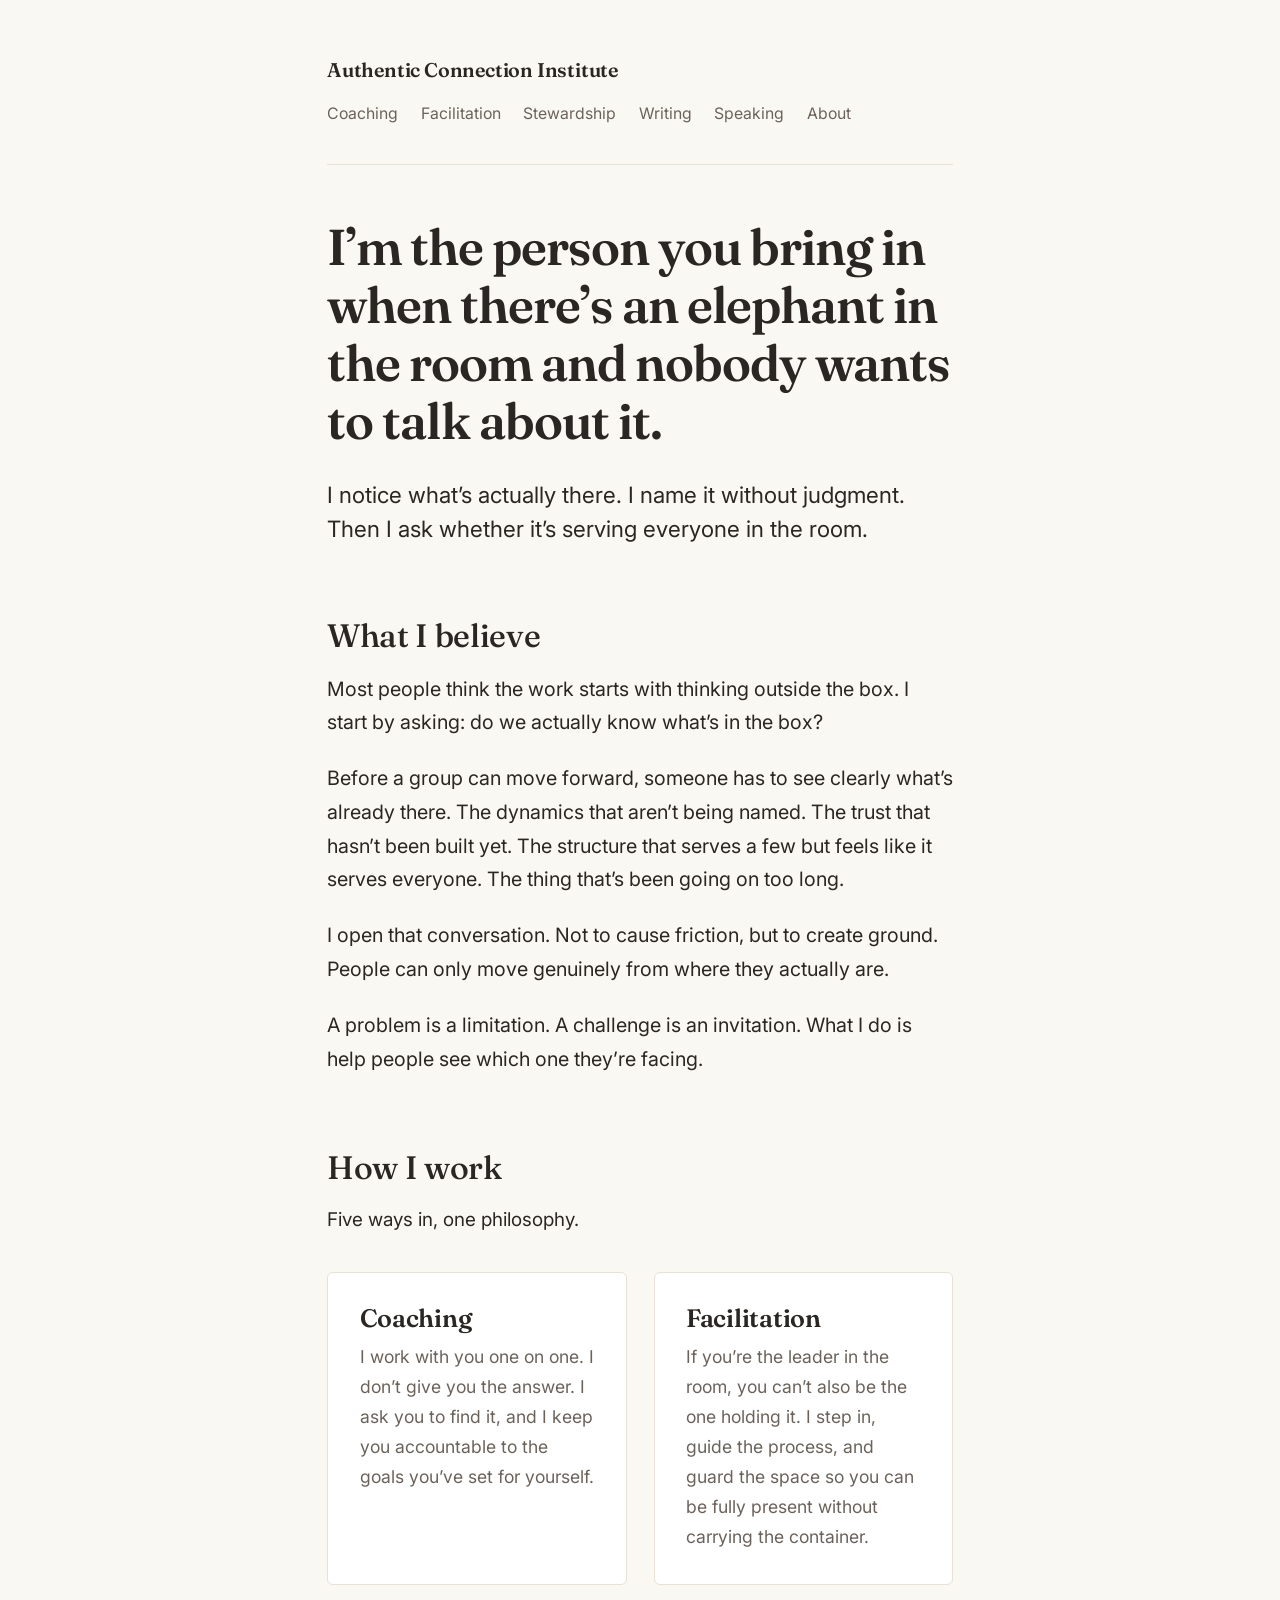
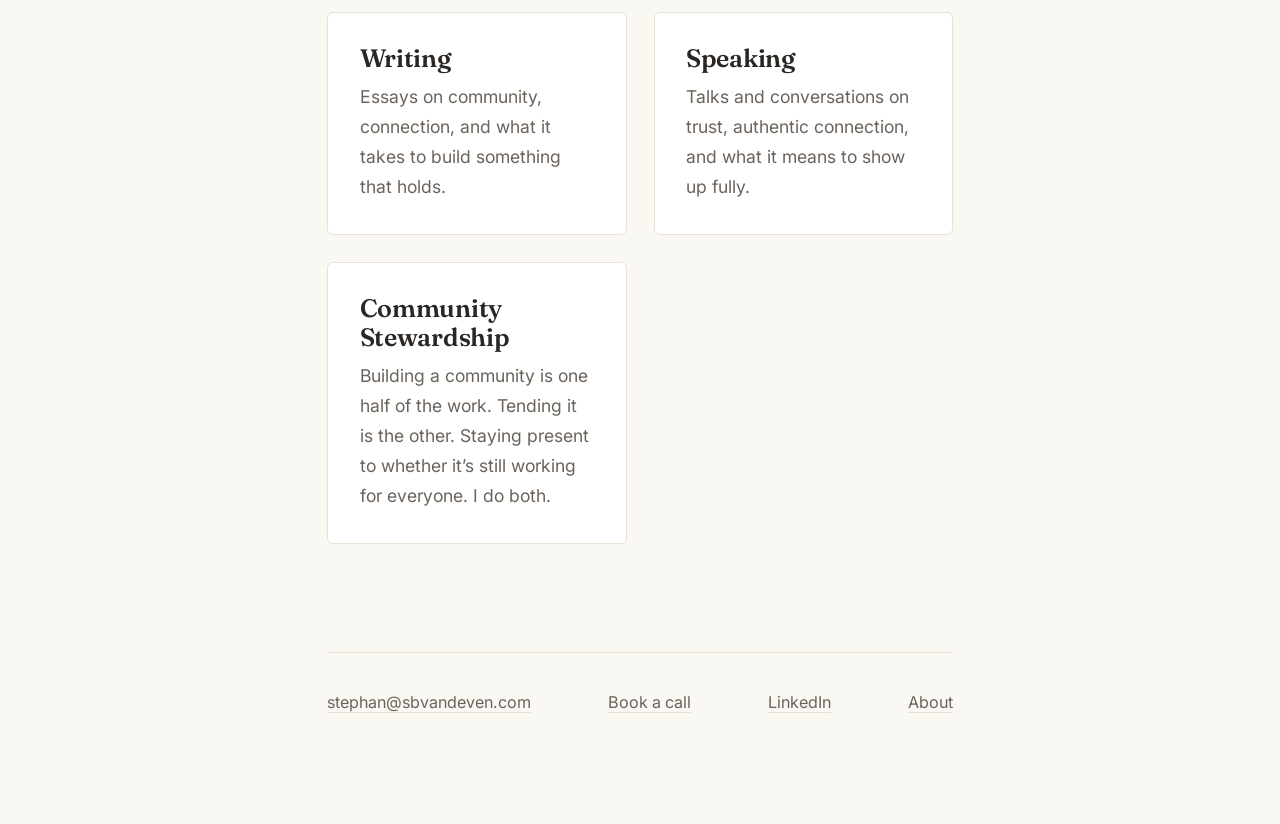
==== commit 1501c700: "Consolidate case studies into community stewardship Zsolt case study moved from /case-studies/ into " ====
--- a/index.html
+++ b/index.html
@@ -24,7 +24,6 @@
         <a href="/community-stewardship/">Stewardship</a>
         <a href="/writing/">Writing</a>
         <a href="/speaking/">Speaking</a>
-        <a href="/case-studies/">Selected Work</a>
         <a href="/about/">About</a>
       </nav>
     </header>
@@ -73,10 +72,6 @@
             <h3>Community Stewardship</h3>
             <p>Building a community is one half of the work. Tending it is the other. Staying present to whether it&rsquo;s still working for everyone. I do both.</p>
           </a>
-          <a class="role-card" href="/case-studies/">
-            <h3>Selected Work</h3>
-            <p>Cases from communities and programmes I&rsquo;ve helped build, with the people who were there to say what it was like.</p>
-          </a>
         </div>
       </section>
 
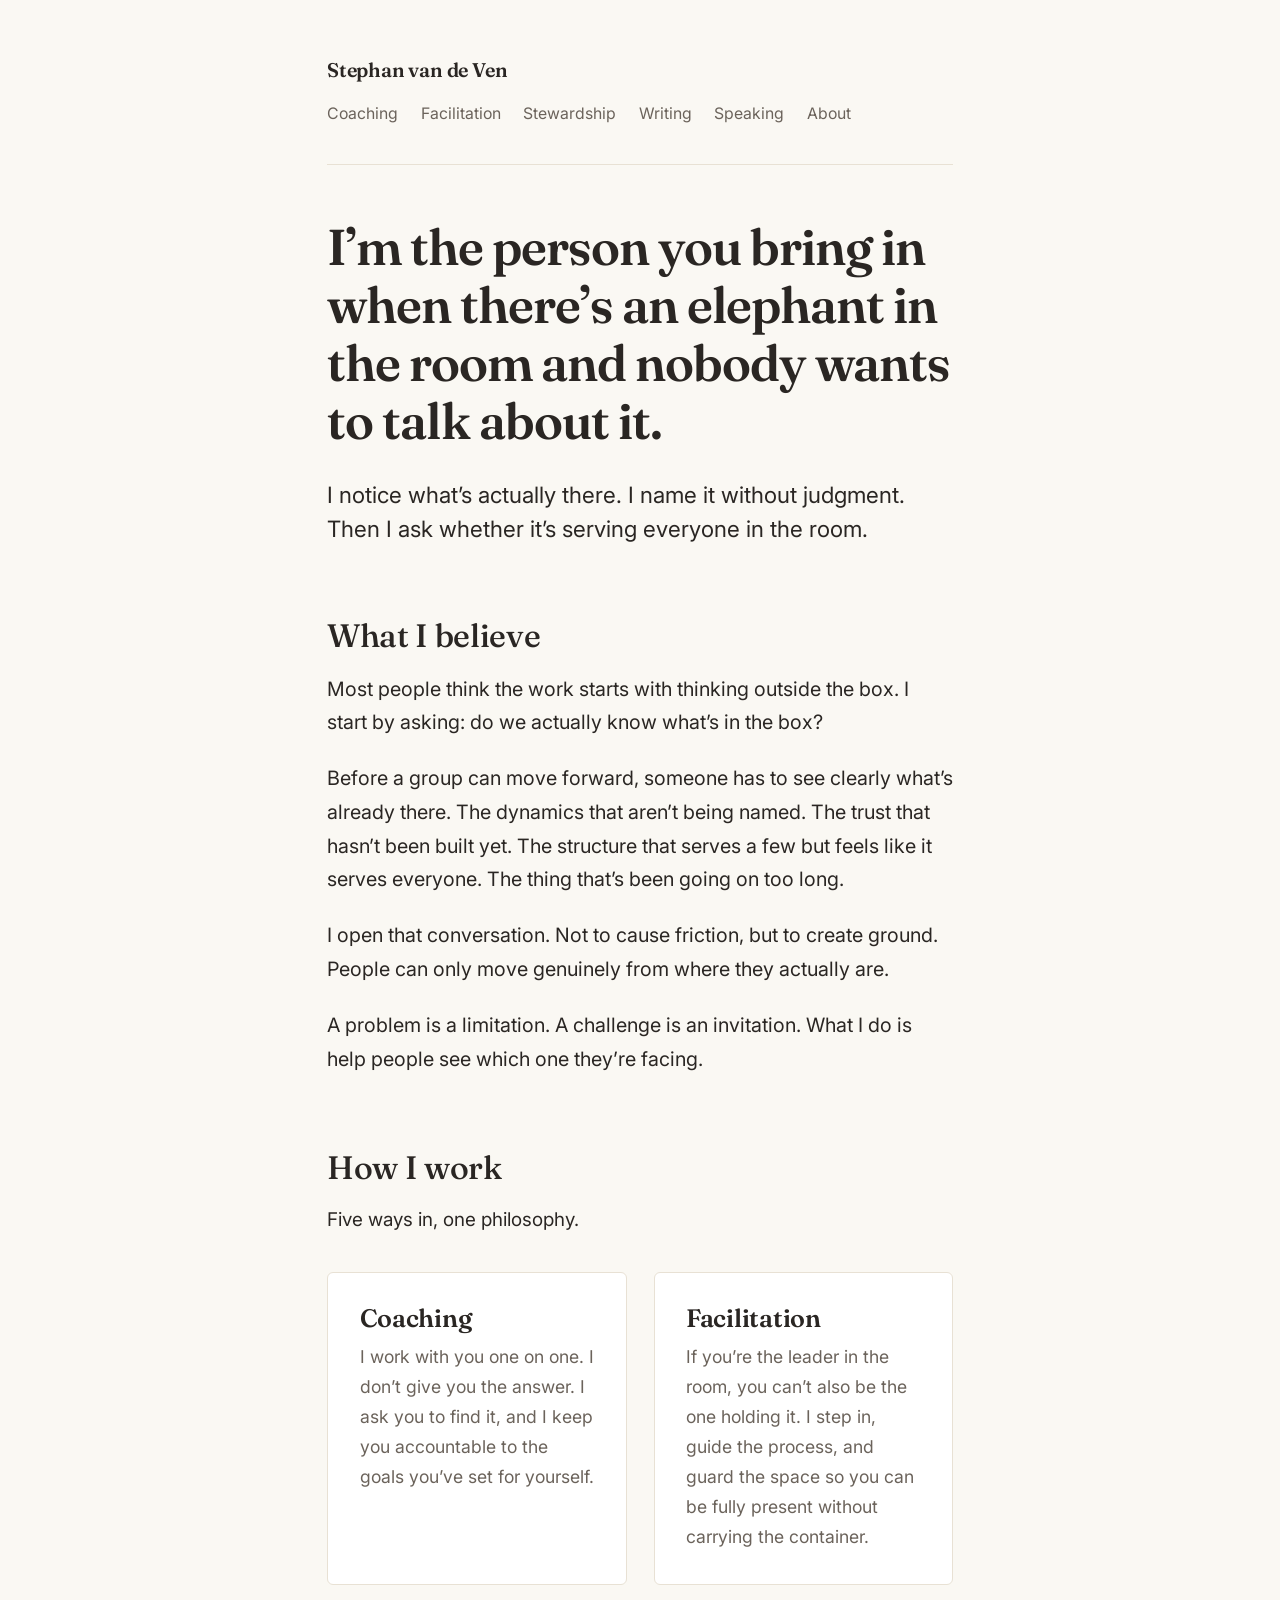
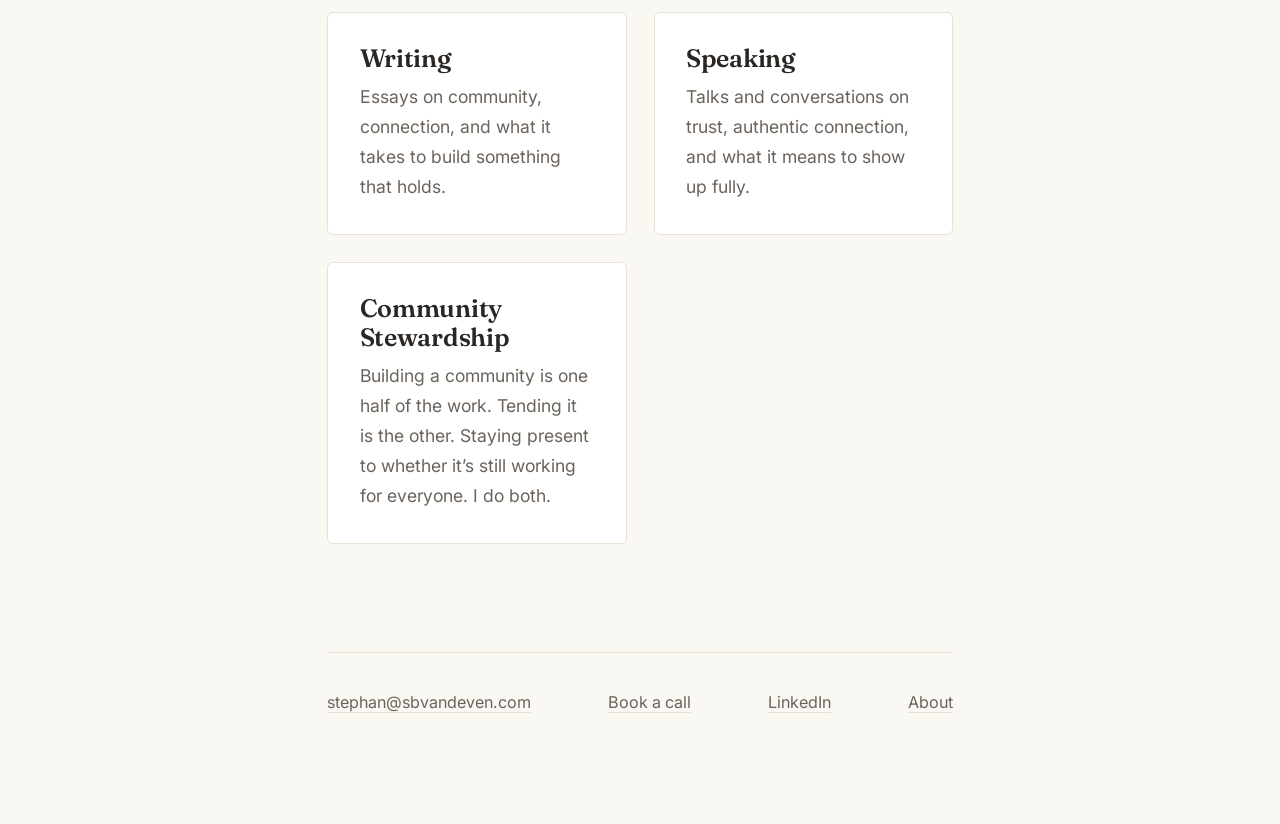
==== commit 00b117f5: "Replace ACI brand with Stephan van de Ven sitewide All "Authentic Connection Institute" and "ACI" re" ====
--- a/index.html
+++ b/index.html
@@ -17,7 +17,7 @@
   <div class="container">
 
     <header class="site">
-      <a class="home" href="/">Authentic Connection Institute</a>
+      <a class="home" href="/">Stephan van de Ven</a>
       <nav class="site-nav">
         <a href="/coaching/">Coaching</a>
         <a href="/facilitation/">Facilitation</a>
--- a/css/style.css
+++ b/css/style.css
@@ -1,4 +1,4 @@
-/* sbvandeven.com — Authentic Connection Institute
+/* sbvandeven.com — Stephan van de Ven
    Typography: Fraunces (headings) + Inter (body)
    Palette: warm off-white background, dark warm gray text, one accent
    Reference: maggieappleton.com aesthetic
@@ -398,6 +398,19 @@
   font-style: normal;
 }
 
+/* About page */
+
+.portrait {
+  margin: 0 0 2.5rem 0;
+}
+
+.portrait img {
+  width: 100%;
+  max-width: 340px;
+  border-radius: 4px;
+  display: block;
+}
+
 /* Responsive */
 
 @media (max-width: 640px) {
